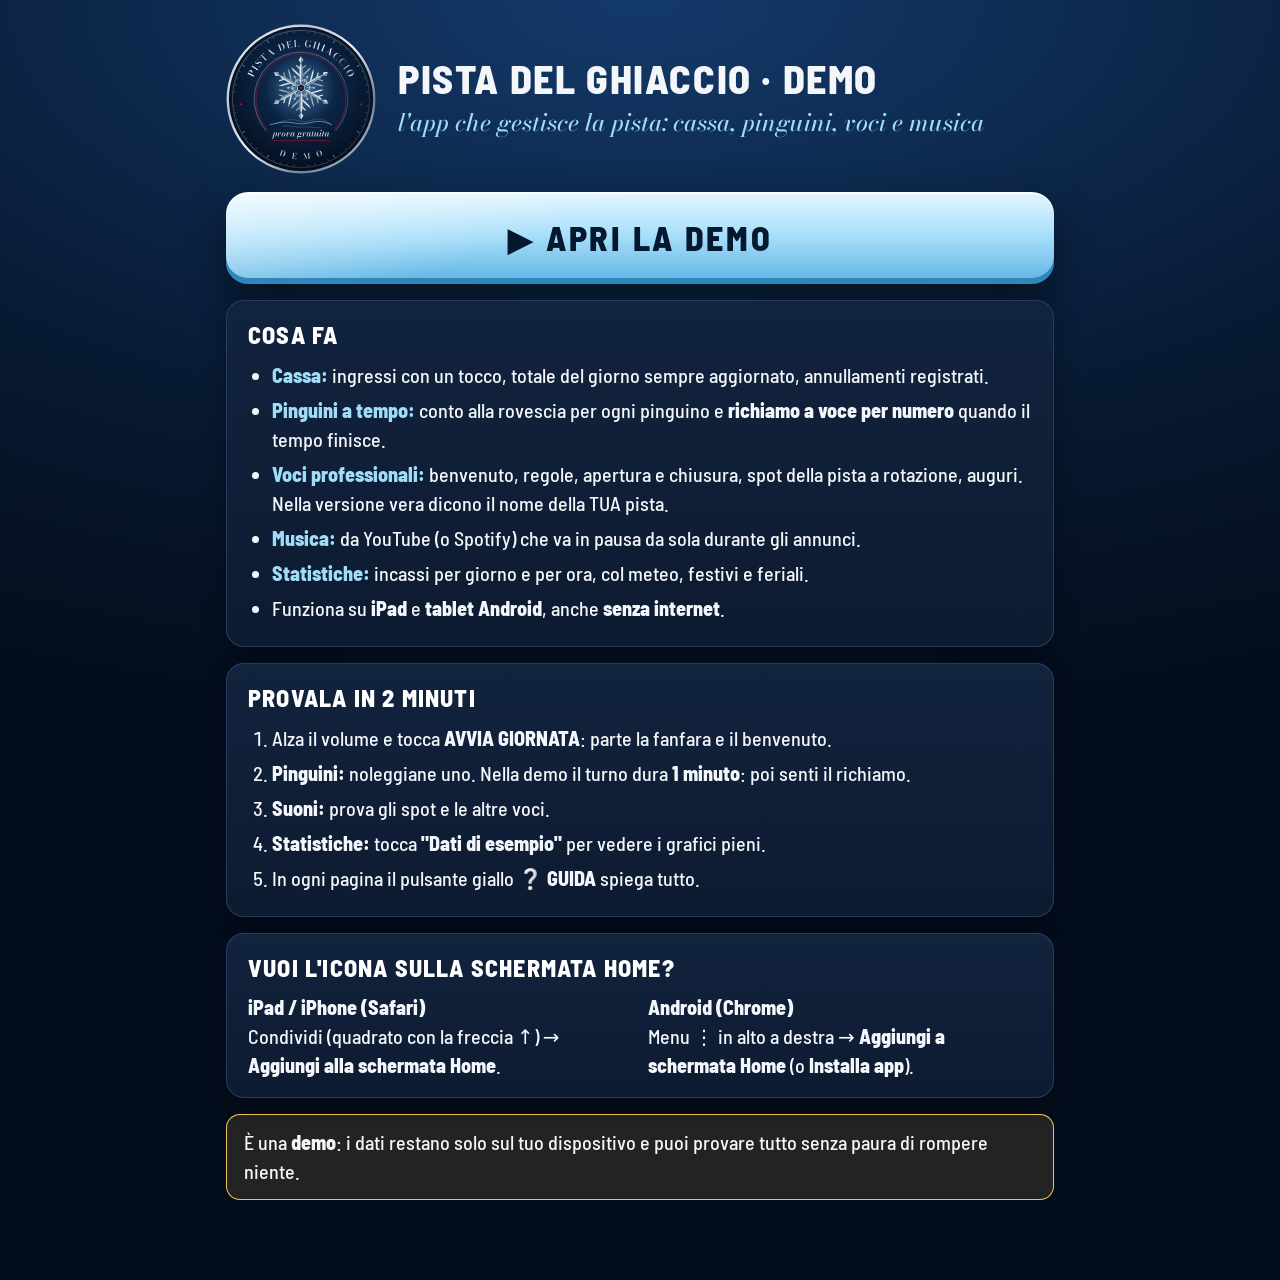
==== installa.html @ 85586579 "Versione pubblica (20261113-193224)" ====
<!doctype html>
<html lang="it">
<head>
  <meta charset="utf-8">
  <meta name="viewport" content="width=device-width, initial-scale=1, viewport-fit=cover">
  <meta name="theme-color" content="#081A33">
  <title>Prova la DEMO – Pista del Ghiaccio</title>
  <link rel="manifest" href="manifest.json">
  <link rel="icon" href="icone/icona-192.png">
  <link rel="apple-touch-icon" href="icone/icona-180.png">
  <meta name="apple-mobile-web-app-capable" content="yes">
  <meta name="apple-mobile-web-app-title" content="Pista DEMO">
  <style>
    @font-face { font-family: 'Bodoni'; src: url('font/BodoniModa-Italic.ttf') format('truetype'); font-style: italic; }
    @font-face { font-family: 'Barlow'; src: url('font/BarlowSemiCondensed-Medium.ttf') format('truetype'); font-weight: 500; }
    @font-face { font-family: 'Barlow'; src: url('font/BarlowSemiCondensed-ExtraBold.ttf') format('truetype'); font-weight: 800; }
    :root { --notte: #081A33; --lastra: #0F2748; --riga: #263d61; --argento: #B9C6D3; --neve: #F3F7FA; --gh2: #9fdcf8; --gh3: #4ea9dc; --ink: #04182e; --giallo: #F2C14E; }
    * { box-sizing: border-box; }
    html { background: #040D1C; }
    body { margin: 0; background: radial-gradient(120% 80% at 50% 0%, #143a6b, var(--notte) 60%, #040D1C) fixed; color: var(--neve); font: 500 20px/1.45 'Barlow', system-ui, sans-serif; }
    main { max-width: 860px; margin: 0 auto; padding: 24px 16px 60px; }
    header { display: flex; align-items: center; gap: 22px; }
    header img { width: 150px; height: 150px; flex: none; }
    h1 { font-weight: 800; text-transform: uppercase; letter-spacing: .04em; font-size: 40px; line-height: 1; margin: 0; }
    header p { margin: 8px 0 0; font-family: 'Bodoni', serif; font-style: italic; color: var(--gh2); font-size: 24px; }
    h2 { font-weight: 800; text-transform: uppercase; letter-spacing: .05em; font-size: 24px; margin: 0 0 8px; color: #fff; }
    .riquadro { background: linear-gradient(180deg, #12233e, #0d1b31); border-radius: 18px; padding: 18px 22px; margin-top: 16px; box-shadow: inset 0 0 0 1px var(--riga), 0 8px 22px rgba(0,0,0,.3); }
    .apri { display: flex; align-items: center; justify-content: center; margin-top: 18px; min-height: 92px; border-radius: 22px; text-decoration: none;
      font-weight: 800; font-size: 34px; letter-spacing: .08em; color: var(--ink);
      background: linear-gradient(160deg, rgba(255,255,255,.55) 0%, rgba(255,255,255,0) 40%), linear-gradient(180deg, #e3f6ff 0%, #a6defa 48%, #5db3e3 100%);
      box-shadow: inset 0 2px 0 rgba(255,255,255,.9), inset 0 -6px 0 #2f86bb, 0 18px 40px rgba(0,0,0,.45); }
    ol, ul { margin: 6px 0 0; padding-left: 24px; }
    li { margin: 6px 0; }
    b.c { color: var(--gh2); }
    .due { display: grid; grid-template-columns: 1fr 1fr; gap: 16px; }
    .nota { margin-top: 16px; padding: 14px 18px; border-radius: 14px; background: rgba(242,193,78,.12); box-shadow: inset 0 0 0 1px var(--giallo); }
    @media (max-width: 700px) { .due { grid-template-columns: 1fr; } header { flex-direction: column; text-align: center; } h1 { font-size: 32px; } }
  </style>
</head>
<body>
<main>
  <header>
    <img src="logo/logo.svg" alt="">
    <div>
      <h1>Pista del Ghiaccio · DEMO</h1>
      <p>l'app che gestisce la pista: cassa, pinguini, voci e musica</p>
    </div>
  </header>

  <a class="apri" href="./">▶ APRI LA DEMO</a>

  <section class="riquadro">
    <h2>Cosa fa</h2>
    <ul>
      <li><b class="c">Cassa:</b> ingressi con un tocco, totale del giorno sempre aggiornato, annullamenti registrati.</li>
      <li><b class="c">Pinguini a tempo:</b> conto alla rovescia per ogni pinguino e <b>richiamo a voce per numero</b> quando il tempo finisce.</li>
      <li><b class="c">Voci professionali:</b> benvenuto, regole, apertura e chiusura, spot della pista a rotazione, auguri. Nella versione vera dicono il nome della TUA pista.</li>
      <li><b class="c">Musica:</b> da YouTube (o Spotify) che va in pausa da sola durante gli annunci.</li>
      <li><b class="c">Statistiche:</b> incassi per giorno e per ora, col meteo, festivi e feriali.</li>
      <li>Funziona su <b>iPad</b> e <b>tablet Android</b>, anche <b>senza internet</b>.</li>
    </ul>
  </section>

  <section class="riquadro">
    <h2>Provala in 2 minuti</h2>
    <ol>
      <li>Alza il volume e tocca <b>AVVIA GIORNATA</b>: parte la fanfara e il benvenuto.</li>
      <li><b>Pinguini:</b> noleggiane uno. Nella demo il turno dura <b>1 minuto</b>: poi senti il richiamo.</li>
      <li><b>Suoni:</b> prova gli spot e le altre voci.</li>
      <li><b>Statistiche:</b> tocca <b>"Dati di esempio"</b> per vedere i grafici pieni.</li>
      <li>In ogni pagina il pulsante giallo <b>❔ GUIDA</b> spiega tutto.</li>
    </ol>
  </section>

  <section class="riquadro">
    <h2>Vuoi l'icona sulla schermata Home?</h2>
    <div class="due">
      <div><b>iPad / iPhone (Safari)</b><br>Condividi (quadrato con la freccia ↑) → <b>Aggiungi alla schermata Home</b>.</div>
      <div><b>Android (Chrome)</b><br>Menu ⋮ in alto a destra → <b>Aggiungi a schermata Home</b> (o <b>Installa app</b>).</div>
    </div>
  </section>

  <p class="nota">È una <b>demo</b>: i dati restano solo sul tuo dispositivo e puoi provare tutto senza paura di rompere niente.</p>
</main>
</body>
</html>
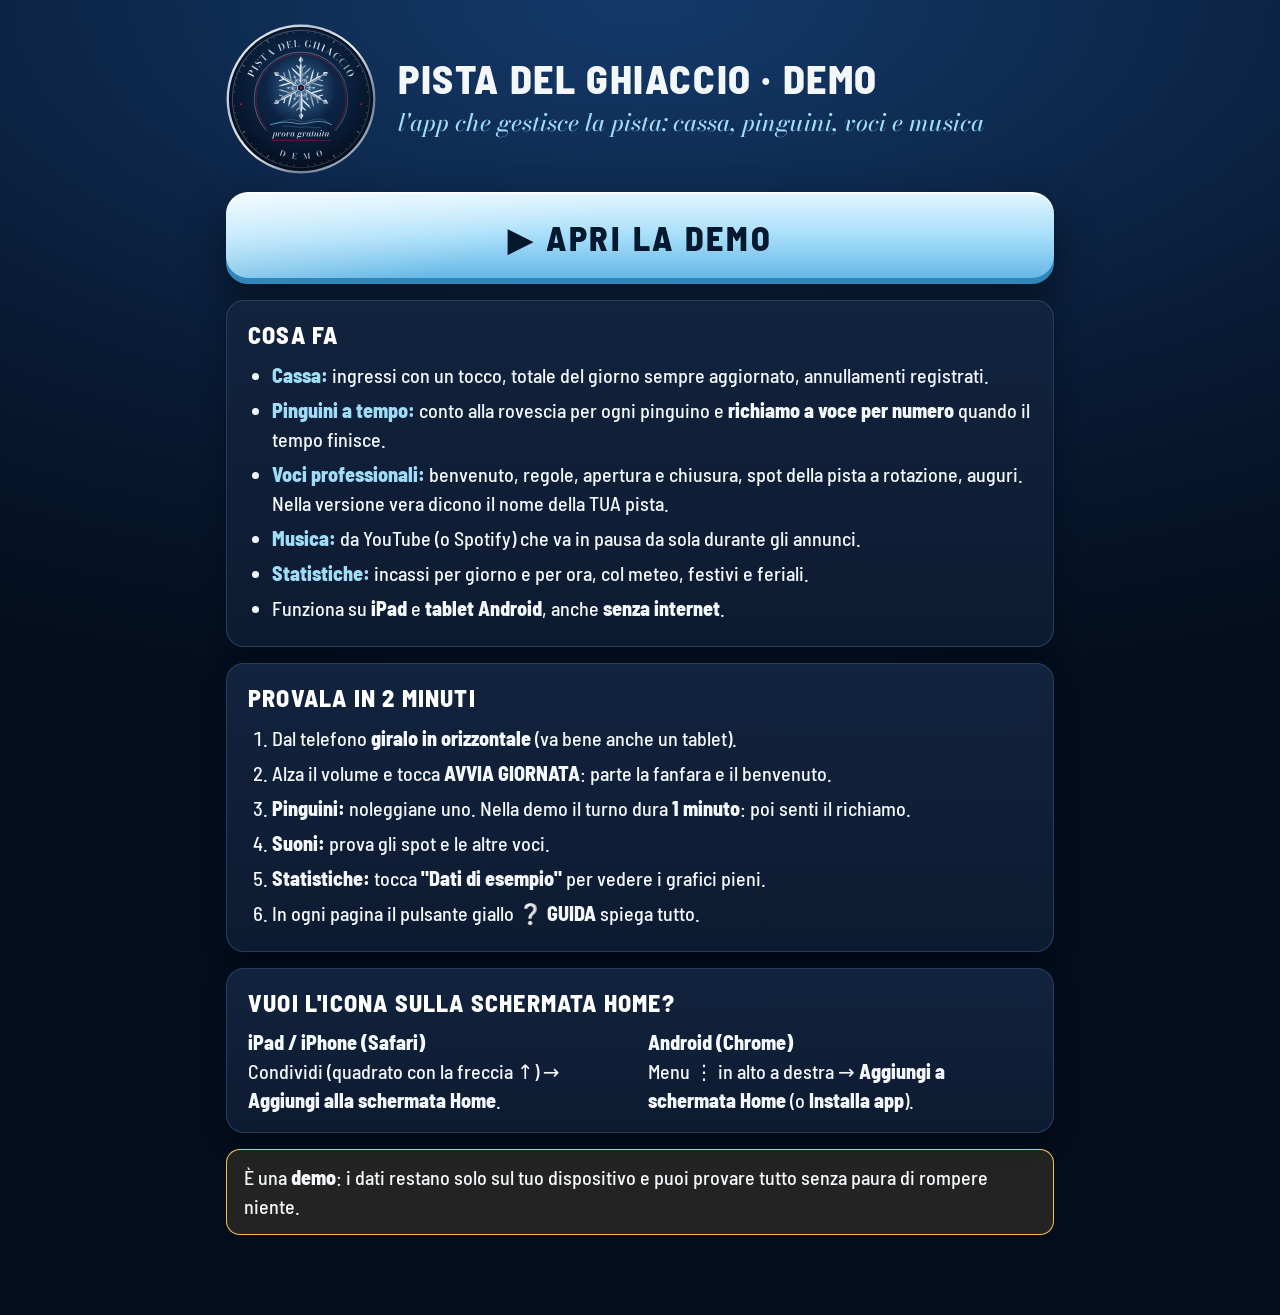
==== commit df74cf50: "Versione 20261113-193640" ====
--- a/installa.html
+++ b/installa.html
@@ -64,6 +64,7 @@
   <section class="riquadro">
     <h2>Provala in 2 minuti</h2>
     <ol>
+      <li>Dal telefono <b>giralo in orizzontale</b> (va bene anche un tablet).</li>
       <li>Alza il volume e tocca <b>AVVIA GIORNATA</b>: parte la fanfara e il benvenuto.</li>
       <li><b>Pinguini:</b> noleggiane uno. Nella demo il turno dura <b>1 minuto</b>: poi senti il richiamo.</li>
       <li><b>Suoni:</b> prova gli spot e le altre voci.</li>
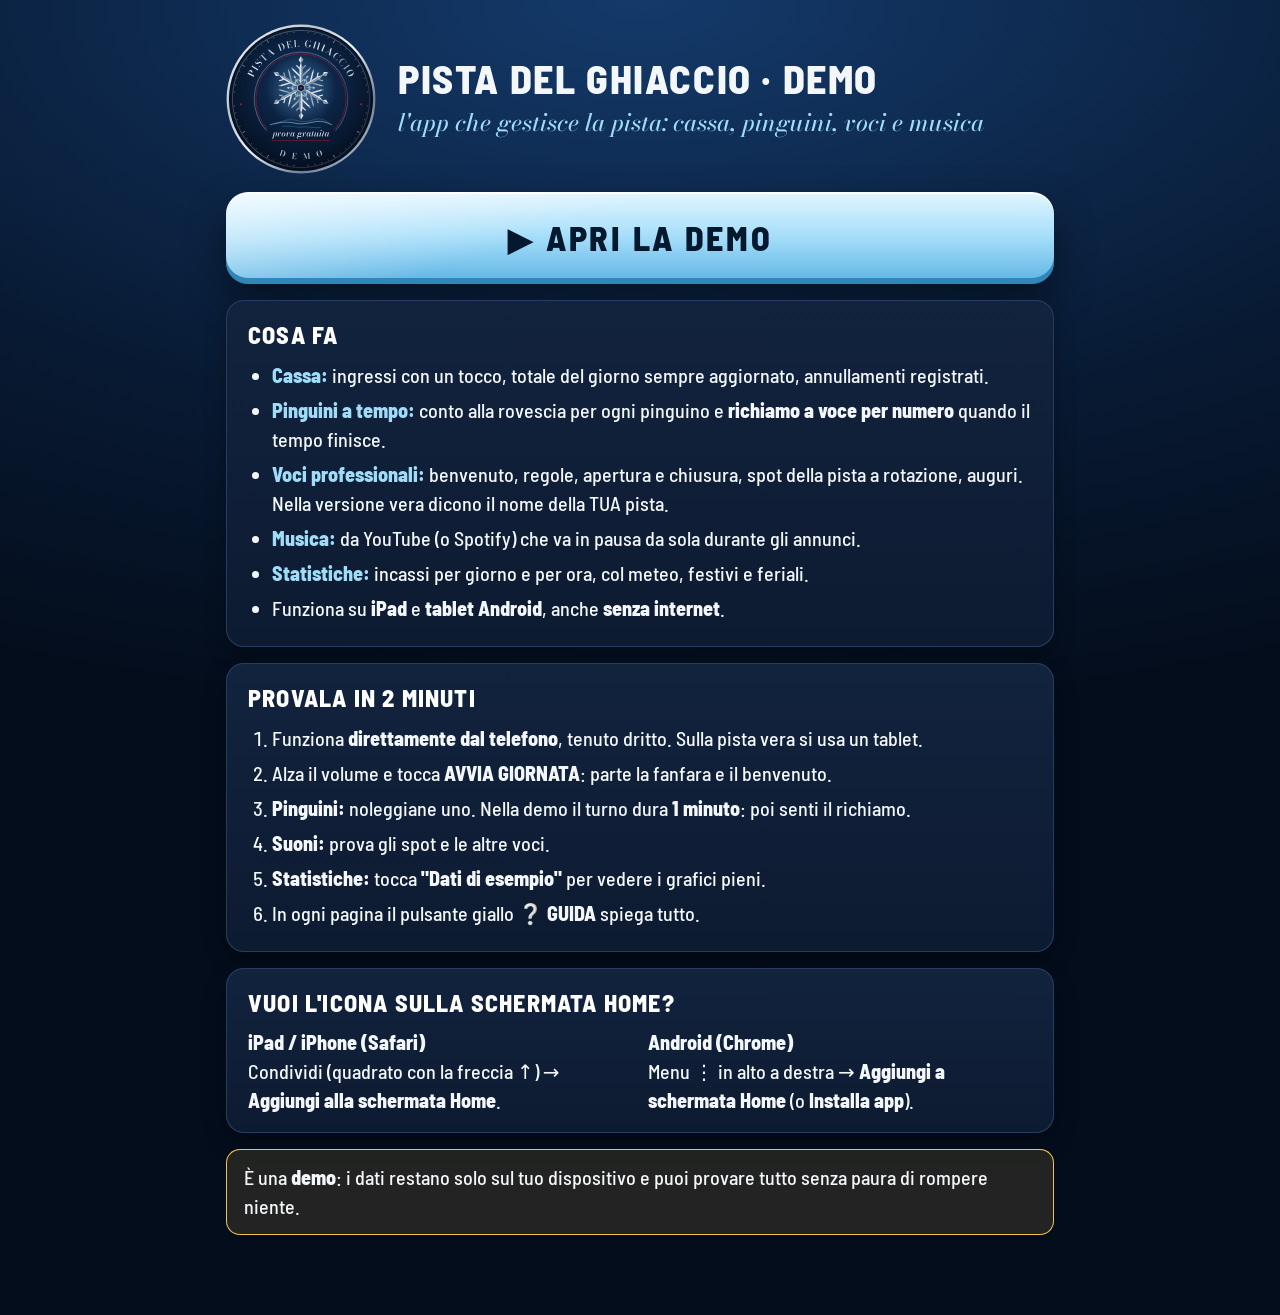
==== commit 2618ae47: "Versione 20261118-001746" ====
--- a/installa.html
+++ b/installa.html
@@ -64,7 +64,7 @@
   <section class="riquadro">
     <h2>Provala in 2 minuti</h2>
     <ol>
-      <li>Dal telefono <b>giralo in orizzontale</b> (va bene anche un tablet).</li>
+      <li>Funziona <b>direttamente dal telefono</b>, tenuto dritto. Sulla pista vera si usa un tablet.</li>
       <li>Alza il volume e tocca <b>AVVIA GIORNATA</b>: parte la fanfara e il benvenuto.</li>
       <li><b>Pinguini:</b> noleggiane uno. Nella demo il turno dura <b>1 minuto</b>: poi senti il richiamo.</li>
       <li><b>Suoni:</b> prova gli spot e le altre voci.</li>
